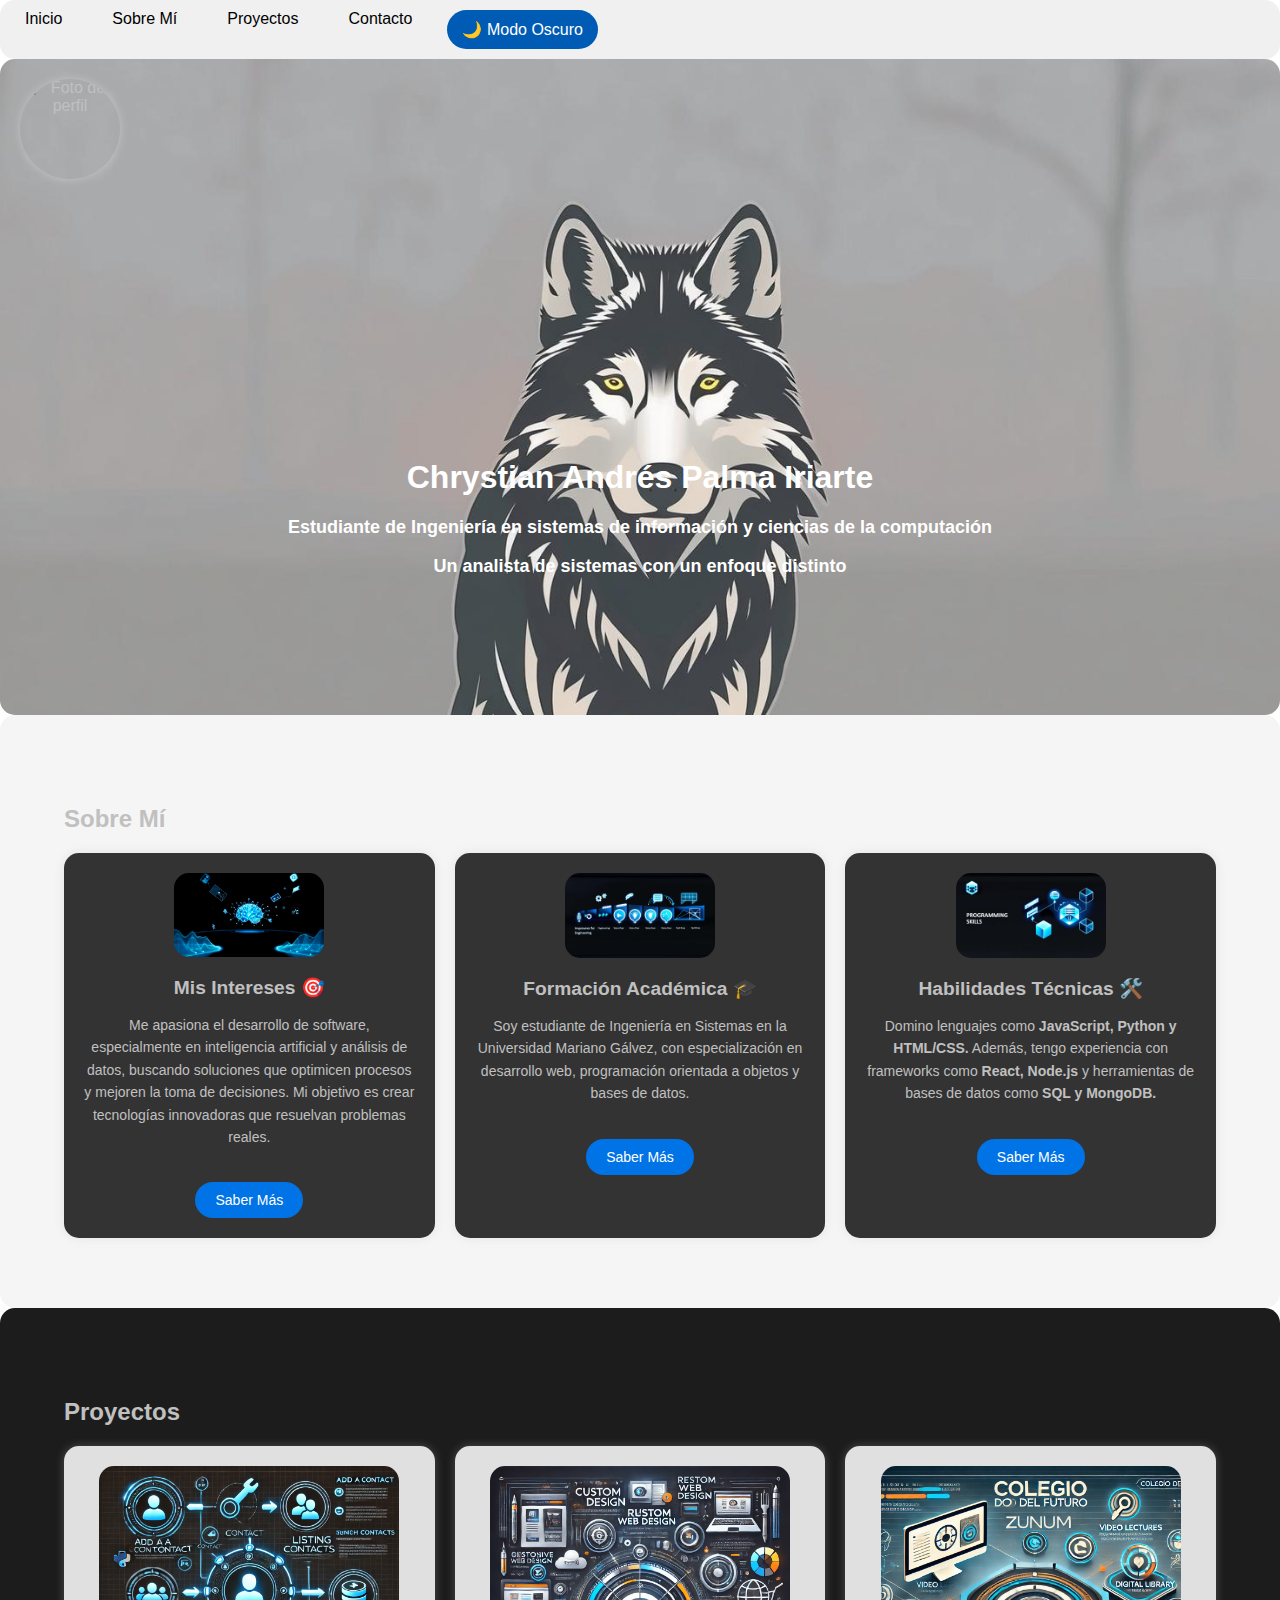
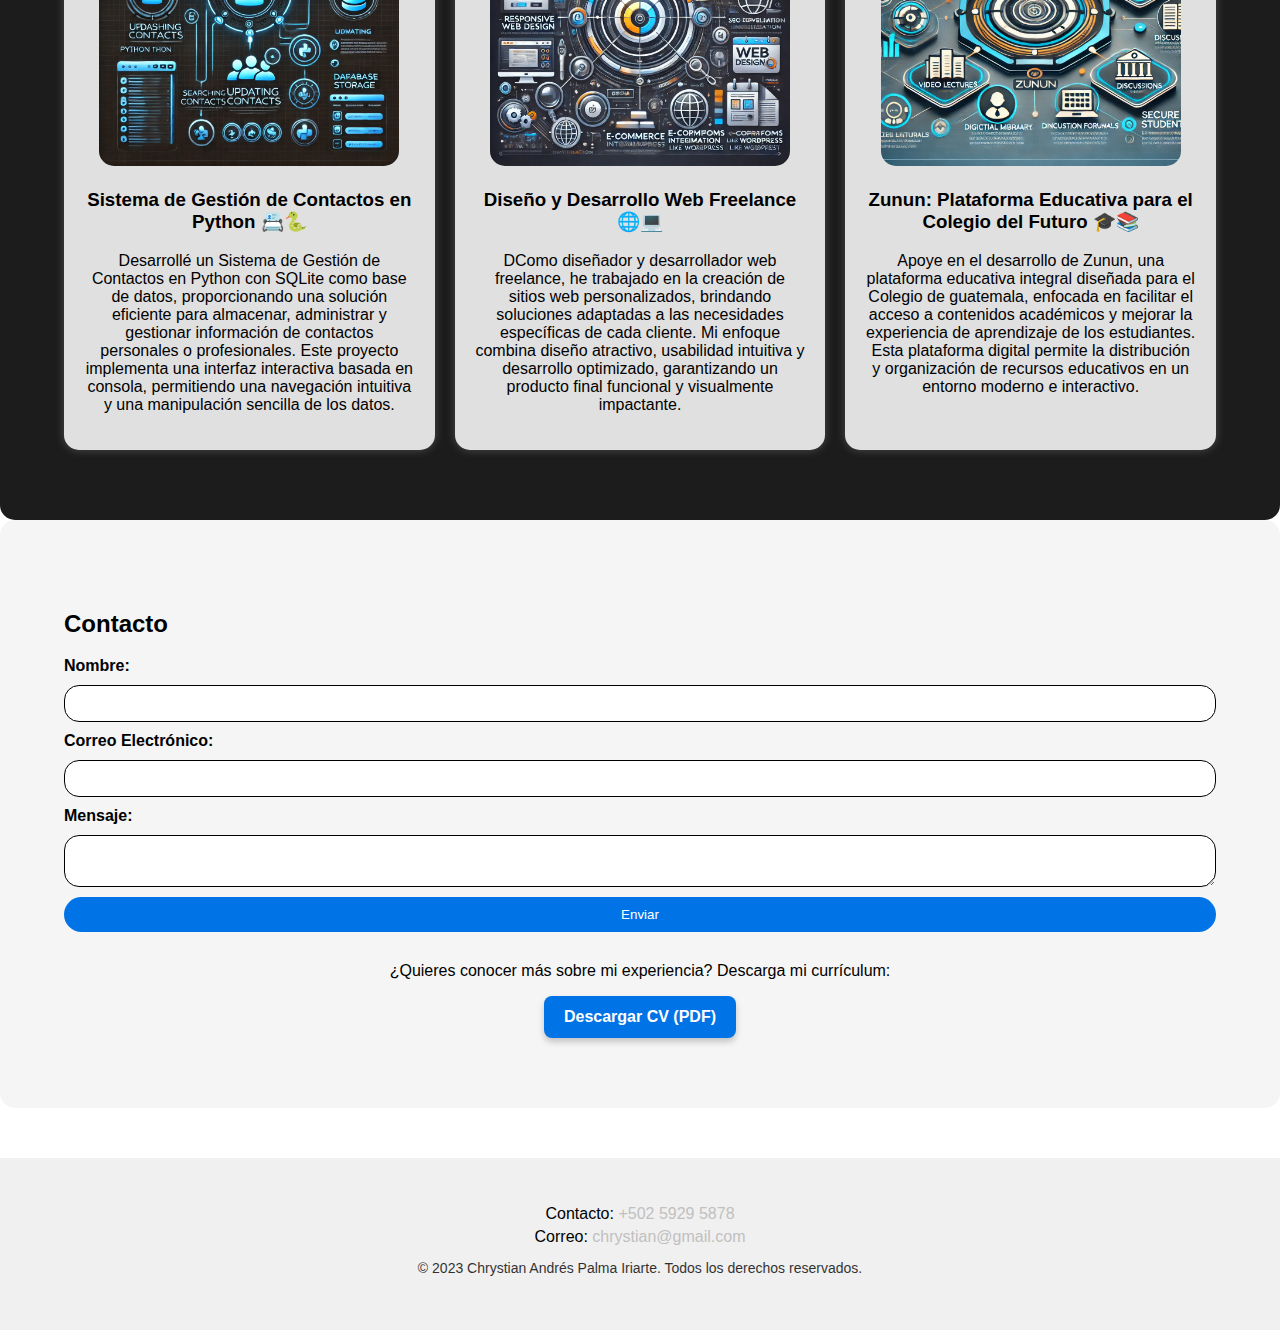
==== index.html @ f3080d33 "Add files via upload" ====
<!DOCTYPE html>
<html lang="es">
<head>
    <meta charset="UTF-8">
    <meta name="viewport" content="width=device-width, initial-scale=1.0">
    <title>Curriculum Chrystian Palma</title>
    <link rel="stylesheet" href="styles.css">
</head>
<body>
    <!-- Menú de navegación -->
    <nav>
        <button id="menu-toggle">☰ Menú</button>
        <ul id="menu">
            <li><a href="#inicio">Inicio</a></li>
            <li><a href="#sobre-mi">Sobre Mí</a></li>
            <li><a href="#proyectos">Proyectos</a></li>
            <li><a href="#contacto">Contacto</a></li>
            <li><button id="theme-toggle">🌙 Modo Oscuro</button></li>
        </ul>
    </nav>

    <!-- Sección de Inicio -->
    <header id="inicio">
        <div class="container">
            <h1>Chrystian Andrés Palma Iriarte</h1>
            <p>Estudiante de Ingeniería en sistemas de información y ciencias de la computación</p>
            <p>Un analista de sistemas con un enfoque distinto</p>
            <img src="recursos/image (7).PNG" alt="Foto de perfil">
        </div>
    </header>

<!-- Sección Sobre Mí -->
<section id="sobre-mi">
    <div class="container">
        <h2>Sobre Mí</h2>
        <div class="sobre-mi-grid">
            <div class="sobre-mi-item">
                <img src="Recursos/intereses.webp" alt="Intereses">
                <h3>Mis Intereses 🎯</h3>
                <p>Me apasiona el desarrollo de software, especialmente en inteligencia artificial y análisis de datos, buscando soluciones que optimicen procesos y mejoren la toma de decisiones. Mi objetivo es crear tecnologías innovadoras que resuelvan problemas reales.</p>
                <!-- Enlace para "Saber Más" sobre intereses -->
                <a href="intereses.html">
                    <button class="btn-saber-mas">Saber Más</button>
                </a>
            </div>
            <div class="sobre-mi-item">
                <img src="Recursos/Formación.jpg" alt="Formación Académica">
                <h3>Formación Académica 🎓</h3>
                <p>Soy estudiante de Ingeniería en Sistemas en la Universidad Mariano Gálvez, con especialización en desarrollo web, programación orientada a objetos y bases de datos.</p>
                <!-- Enlace para "Saber Más" sobre formación -->
                <a href="formacion.html">
                    <button class="btn-saber-mas">Saber Más</button>
                </a>
            </div>
            <div class="sobre-mi-item">
                <img src="Recursos/habilidades.jpg" alt="Habilidades Técnicas">
                <h3>Habilidades Técnicas 🛠️</h3>
                <p>Domino lenguajes como <strong>JavaScript, Python y HTML/CSS.</strong> Además, tengo experiencia con frameworks como <strong>React, Node.js</strong> y herramientas de bases de datos como <strong>SQL y MongoDB.</strong></p>
                <!-- Enlace para "Saber Más" sobre habilidades -->
                <a href="habilidades.html">
                    <button class="btn-saber-mas">Saber Más</button>
                </a>
            </div>
        </div>
    </div>
</section>

    <!-- Sección Proyectos -->
    <section id="proyectos">
        <div class="container">
            <h2>Proyectos</h2>
            <div class="proyectos-grid">
                <div class="proyecto">
                    <img src="Recursos/Proyecto 1.webp" alt="Proyecto 1">
                    <h3>Sistema de Gestión de Contactos en Python 📇🐍</h3>
                    <p>Desarrollé un Sistema de Gestión de Contactos en Python con SQLite
                        como base de datos, proporcionando una solución eficiente para almacenar,
                        administrar y gestionar información de contactos personales o profesionales.
                        Este proyecto implementa una interfaz interactiva basada en consola,
                        permitiendo una navegación intuitiva y una manipulación sencilla de los datos.</p>
                </div>
                <div class="proyecto">
                    <img src="Recursos/Proyecto 2.webp" alt="Proyecto 2">
                    <h3>Diseño y Desarrollo Web Freelance 🌐💻</h3>
                    <p>DComo diseñador y desarrollador web freelance, 
                        he trabajado en la creación de sitios web personalizados, 
                        brindando soluciones adaptadas a las necesidades específicas de cada cliente. 
                        Mi enfoque combina diseño atractivo, usabilidad intuitiva y desarrollo optimizado, 
                        garantizando un producto final funcional y visualmente impactante.</p>
                </div>
                <div class="proyecto">
                    <img src="Recursos/Proyecto 3.webp" alt="Proyecto 3">
                    <h3>Zunun: Plataforma Educativa para el Colegio del Futuro 🎓📚</h3>
                    <p>Apoye en el desarrollo de Zunun, una plataforma educativa integral diseñada para el Colegio de guatemala, 
                        enfocada en facilitar el acceso a contenidos académicos y mejorar la experiencia de aprendizaje
                        de los estudiantes. Esta plataforma digital permite la distribución y organización de recursos 
                        educativos en un entorno moderno e interactivo.</p>
                </div>
            </div>
        </div>
    </section>

    <!-- Sección Contacto -->
    <section id="contacto">
        <div class="container">
            <h2>Contacto</h2>
            <form id="formulario-contacto">
                <label for="nombre">Nombre:</label>
                <input type="text" id="nombre" name="nombre" required>

                <label for="email">Correo Electrónico:</label>
                <input type="email" id="email" name="email" required>

                <label for="mensaje">Mensaje:</label>
                <textarea id="mensaje" name="mensaje" required></textarea>

                <button type="submit">Enviar</button>
            </form>
            <p id="mensaje-enviado"></p>

            <!-- Enlace para descargar el currículum -->
            <div class="descargar-cv">
                <p>¿Quieres conocer más sobre mi experiencia? Descarga mi currículum:</p>
                <a href="curriculum.pdf" download="Curriculum_Chrystian_Palma.pdf">Descargar CV (PDF)</a>
            </div>
        </div>
    </section>

    <!-- Script de JavaScript -->
    <script src="script.js"></script>

    <!-- Footer -->
<footer>
    <div class="container">
        <div class="footer-content">
            <p>Contacto: <a href="tel:+50259295878">+502 5929 5878</a></p>
            <p>Correo: <a href="mailto:chrystian@gmail.com">chrystian@gmail.com</a></p>
        </div>
        <div class="footer-copyright">
            <p>&copy; 2023 Chrystian Andrés Palma Iriarte. Todos los derechos reservados.</p>
        </div>
    </div>
</footer>
</body>
</html>
---- styles.css ----
/* Estilos generales */
body {
    font-family: Arial, sans-serif;
    margin: 0;
    padding: 0;
    background-color: #1c1c1c; 
    color: #dcdcdc; 
}

/* Estilos para modo claro */
.light-mode {
    background-color: #ffffff;
    color: #000000;
}

.light-mode nav {
    background-color: #f0f0f0;
}

.light-mode #menu li a {
    color: #000000;
}

.light-mode form input,
.light-mode form textarea {
    background-color: #ffffff;
    color: #000000;
    border-color: #000000;
}

.light-mode form button {
    background-color: #0073e6;
    color: #ffffff;
}

.light-mode footer {
    background-color: #f0f0f0;
    color: #000000;
}

.light-mode .proyecto {
    background-color: #e0e0e0;
}

.light-mode #sobre-mi {
    background-color: #f5f5f5;
    color: #000000;
}

.light-mode #contacto {
    background-color: #f5f5f5;
    color: #000000;
}

.light-mode .proyecto h3, .light-mode .proyecto p {
    color: #000000;
}

.light-mode #contacto label, .light-mode #contacto h2 {
    color: #000000;
}


body {
    font-family: Arial, sans-serif;
    margin: 0;
    padding: 0;
    background-color: #1c1c1c; 
    color: #dcdcdc; 
}

.container {
    width: 90%;
    max-width: 1200px;
    margin: 0 auto;
    padding: 20px 0;
}

h1, h2, h3 {
    color: #c0c0c0; 
}

/* Menú de navegación */
nav {
    background-color: #003366; 
    padding: 10px;
    border-radius: 15px;
}

#menu-toggle {
    display: none; 
    background: none;
    border: none;
    color: silver;
    font-size: 24px;
    cursor: pointer;
    border-radius: 50px;
    padding: 10px 15px;
}

#menu {
    list-style: none;
    padding: 0;
    margin: 0;
    display: flex;
    gap: 20px;
}

#menu li a {
    color: silver;
    text-decoration: none;
    padding: 10px 15px;
    border-radius: 50px;
    transition: background 0.3s ease;
}

#menu li a:hover {
    background: rgba(255, 255, 255, 0.2);
}

/* Estilos para el botón de cambio de tema */
#theme-toggle {
    background-color: #005bb5;
    color: white;
    padding: 10px 15px;
    border-radius: 50px;
    font-size: 16px;
    cursor: pointer;
    transition: background 0.3s ease;
    border: none;
}

/* Sección de Inicio */
#inicio {
    text-align: center;
    background: url('Recursos/Background.webp') no-repeat center center/cover; 
    background-size: cover;
    background-position: center;
    color: silver;
    padding: 100px 0;
    border-radius: 15px;
    position: relative;
    min-height: 300px; 
}

#inicio h1 {
    color: #ffffff; 
    font-weight: bold;
}

#inicio img {
    width: 100px; 
    height: 100px;
    border-radius: 50%;
    position: absolute;
    top: 20px;
    left: 20px;
    box-shadow: 0px 0px 10px rgba(255, 255, 255, 0.3);
}

#inicio p {
    color: #ffffff; 
    font-size: 18px;
    font-weight: bold;
}

/* Sección Sobre Mí */
#sobre-mi {
    background-color: #2c2c2c; /* Gris más claro */
    padding: 50px 0;
    border-radius: 15px;
}

.sobre-mi-grid {
    display: grid;
    grid-template-columns: repeat(auto-fit, minmax(300px, 1fr));
    gap: 20px;
}

.sobre-mi-item {
    background-color: #333;
    padding: 20px;
    border-radius: 15px;
    box-shadow: 0 0 10px rgba(192, 192, 192, 0.3);
    text-align: center;
    color: silver;
}

.sobre-mi-item img {
    width: 100%;
    max-width: 150px;
    height: auto;
    border-radius: 15px;
}

.sobre-mi-item h3 {
    margin: 15px 0;
    font-size: 1.2rem;
}

.sobre-mi-item p {
    font-size: 14px;
    line-height: 1.6;
}

/* Estilos para el botón "Saber Más" */
.btn-saber-mas {
    background-color: #0073e6;
    color: white;
    border: none;
    padding: 10px 20px;
    font-size: 14px;
    cursor: pointer;
    border-radius: 25px;
    margin-top: 20px;
    transition: background-color 0.3s ease, transform 0.2s ease;
}

.btn-saber-mas:hover {
    background-color: #005bb5;
    transform: scale(1.05);
}

/* Sección Proyectos */
#proyectos {
    background-color: #1c1c1c;
    padding: 50px 0;
    border-radius: 15px;
}

.proyectos-grid {
    display: grid;
    grid-template-columns: repeat(auto-fit, minmax(300px, 1fr));
    gap: 20px;
}

.proyecto {
    background-color: #333;
    padding: 20px;
    border-radius: 15px;
    box-shadow: 0 0 10px rgba(192, 192, 192, 0.3);
    text-align: center;
    color: silver;
}

.proyectos-grid img {
    width: 100%;
    max-width: 300px;
    height: auto;
    border-radius: 15px;
}   

.proyecto img {
    border-radius: 15px;
}

/* Sección Contacto */
#contacto {
    background-color: #2c2c2c;
    padding: 50px 0;
    border-radius: 15px;
}

form {
    display: flex;
    flex-direction: column;
    gap: 10px;
}

form label {
    font-weight: bold;
}

form input, form textarea {
    padding: 10px;
    border: 1px solid silver;
    border-radius: 15px;
    background-color: #1c1c1c;
    color: silver;
}

form button {
    padding: 10px;
    background-color: #003366;
    color: silver;
    border: none;
    border-radius: 50px;
    cursor: pointer;
    transition: background 0.3s ease;
}

form button:hover {
    background-color: #001a33;
}

#mensaje-enviado {
    margin-top: 20px;
    color: lightgreen;
    font-weight: bold;
}

/* Estilos para el enlace de descarga del CV */
.descargar-cv {
    margin-top: 30px;
    text-align: center;
}

.descargar-cv a {
    display: inline-block;
    padding: 12px 20px;
    background-color: #0073e6;
    color: white;
    text-decoration: none;
    font-weight: bold;
    border-radius: 8px;
    transition: background-color 0.3s ease, transform 0.2s ease;
    box-shadow: 0 4px 6px rgba(0, 0, 0, 0.2);
}

.descargar-cv a:hover {
    background-color: #005bb5;
    transform: scale(1.05);
}

/* Estilos para el Footer */
footer {
    background-color: #003366; 
    color: silver;
    padding: 20px 0;
    text-align: center;
    border-top: 2px solid rgba(255, 255, 255, 0.1);
    margin-top: 50px; 
}

.footer-content {
    margin-bottom: 10px;
}

.footer-content p {
    margin: 5px 0;
}

.footer-content a {
    color: silver;
    text-decoration: none;
    transition: color 0.3s ease;
}

.footer-content a:hover {
    color: #ffd700; 
}

.footer-copyright {
    font-size: 14px;
    opacity: 0.8;
}

/* Diseño responsivo */
@media (max-width: 768px) {
    #menu-toggle {
        display: block; 
    }

    #menu {
        display: none; 
        flex-direction: column;
    }

    #menu.active {
        display: flex; 
    }

    .sobre-mi-content {
        flex-direction: column;
        text-align: center;
    }

    .sobre-mi-content img {
        display: none; 
    }
}

#mis-intereses-contenedor {
    background-color: #333;  /* Fondo oscuro */
    padding: 30px;
    border-radius: 15px;
    color: #dcdcdc;
    margin: 20px auto;  /* Esto mantiene el contenedor centrado */
    max-width: 100%;  /* Asegura que el contenedor no se haga más grande que el 90% del ancho de la pantalla */
    width: auto;
    box-shadow: 0 0 15px rgba(0, 0, 0, 0.3);
    text-align: left;  /* Alinea el texto a la izquierda */
    box-sizing: border-box;  /* Incluye padding en el cálculo del tamaño del contenedor */
}

#mis-intereses-contenedor p {
    font-size: 1.2rem;
    line-height: 1.8;
    color: #e0e0e0;
    padding: 20px;
    background: rgb(29, 29, 29);
    border-radius: 10px;
    margin-top: 20px;
    text-align: center; /* Alinea solo este párrafo al centro */
}

#mis-intereses-contenedor ul {
    text-align: left; /* Asegura que el contenido de la lista esté alineado a la izquierda */
    padding-left: 20px; /* Agrega espacio a la izquierda de la lista */
}

#mis-intereses-contenedor ul li {
    margin: 10px 0;
    font-size: 1rem;
    line-height: 1.6;
    color: #e0e0e0;
}

header#inicio h1 {
    margin-top: 280px;  /* Ajusta este valor según lo que necesites */
}

#formacion-contenedor {
    background-color: #333;  /* Fondo oscuro */
    padding: 30px;
    border-radius: 15px;
    color: #dcdcdc;
    margin: 20px auto;  /* Esto mantiene el contenedor centrado */
    max-width: 100%;  /* Asegura que el contenedor no se haga más grande que el 100% del ancho de la pantalla */
    width: auto;
    box-shadow: 0 0 15px rgba(0, 0, 0, 0.3);
    text-align: left;  /* Alinea el texto a la izquierda */
    box-sizing: border-box;  /* Incluye padding en el cálculo del tamaño del contenedor */
}

#formacion-contenedor p {
    font-size: 1.2rem;
    line-height: 1.8;
    color: #e0e0e0;
    padding: 20px;
    background: rgb(29, 29, 29);
    border-radius: 10px;
    margin-top: 20px;
    text-align: center; /* Alinea solo este párrafo al centro */
}

#formacion-contenedor ul {
    text-align: left; /* Asegura que el contenido de la lista esté alineado a la izquierda */
    padding-left: 20px; /* Agrega espacio a la izquierda de la lista */
}

#formacion-contenedor ul li {
    margin: 10px 0;
    font-size: 1rem;
    line-height: 1.6;
    color: #e0e0e0;
}

header#inicio h1 {
    margin-top: 280px;  /* Ajusta este valor según lo que necesites */
}

#habilidades-contenedor {
    background-color: #333;  /* Fondo oscuro */
    padding: 30px;
    border-radius: 15px;
    color: #dcdcdc;
    margin: 20px auto;  /* Esto mantiene el contenedor centrado */
    max-width: 100%;  /* Asegura que el contenedor no se haga más grande que el 100% del ancho de la pantalla */
    width: auto;
    box-shadow: 0 0 15px rgba(0, 0, 0, 0.3);
    text-align: left;  /* Alinea el texto a la izquierda */
    box-sizing: border-box;  /* Incluye padding en el cálculo del tamaño del contenedor */
}

#habilidades-contenedor p {
    font-size: 1.2rem;
    line-height: 1.8;
    color: #e0e0e0;
    padding: 20px;
    background: rgb(29, 29, 29);
    border-radius: 10px;
    margin-top: 20px;
    text-align: center; /* Alinea solo este párrafo al centro */
}

#habilidades-contenedor ul {
    text-align: left; /* Asegura que el contenido de la lista esté alineado a la izquierda */
    padding-left: 20px; /* Agrega espacio a la izquierda de la lista */
}

#habilidades-contenedor ul li {
    margin: 10px 0;
    font-size: 1rem;
    line-height: 1.6;
    color: #e0e0e0;
}

header#inicio h1 {
    margin-top: 280px;  /* Ajusta este valor según lo que necesites */
}
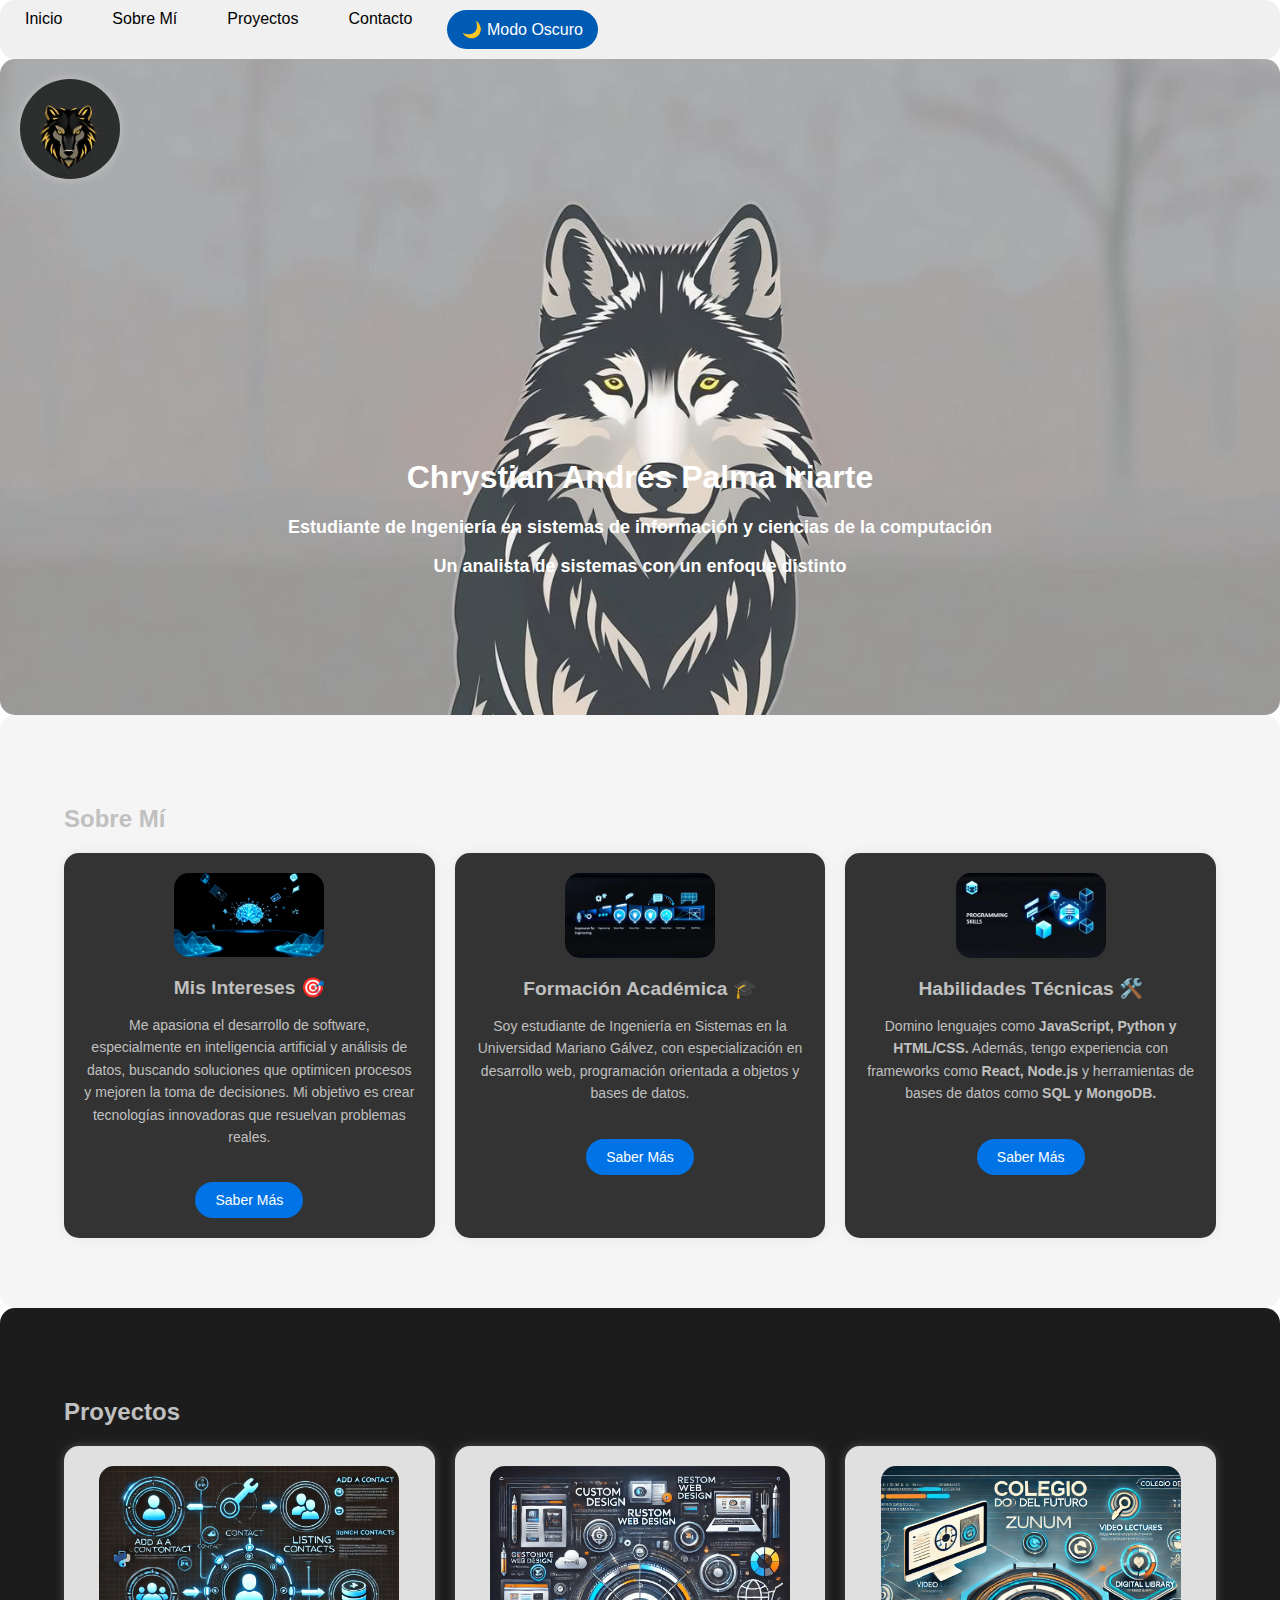
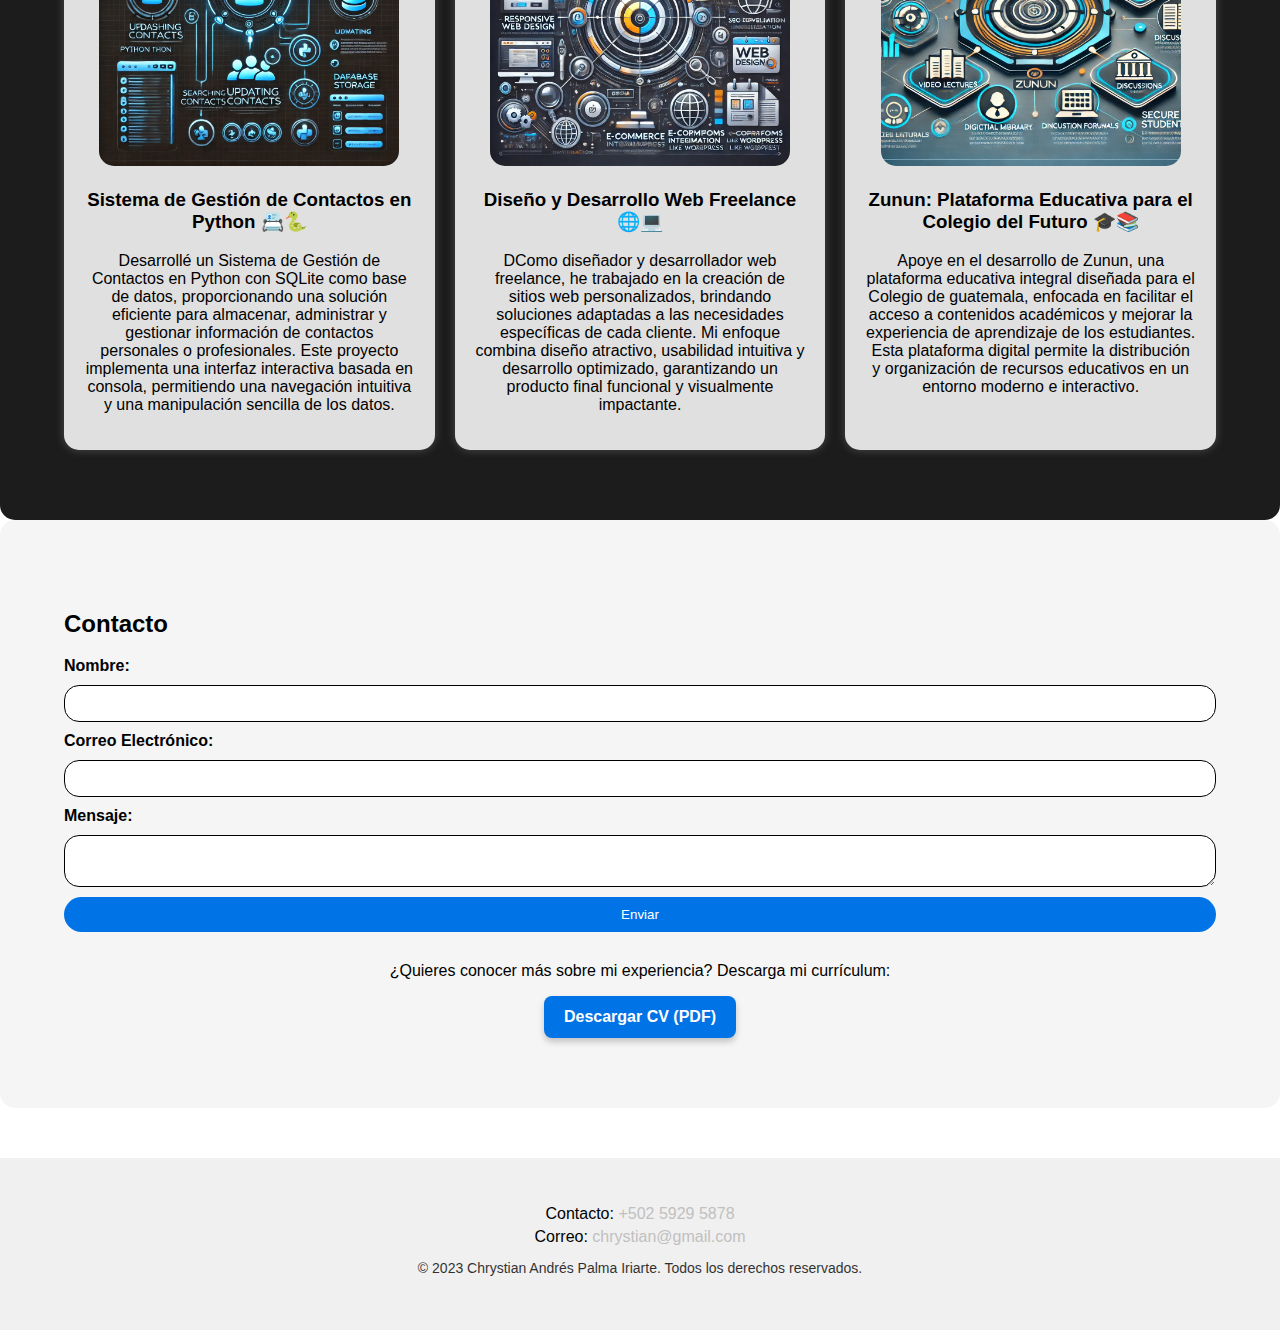
==== commit c42bc427: "Add files via upload" ====
--- a/index.html
+++ b/index.html
@@ -25,7 +25,7 @@
             <h1>Chrystian Andrés Palma Iriarte</h1>
             <p>Estudiante de Ingeniería en sistemas de información y ciencias de la computación</p>
             <p>Un analista de sistemas con un enfoque distinto</p>
-            <img src="recursos/image (7).PNG" alt="Foto de perfil">
+            <img src="Recursos/image (7).PNG" alt="Foto de perfil">
         </div>
     </header>
 
